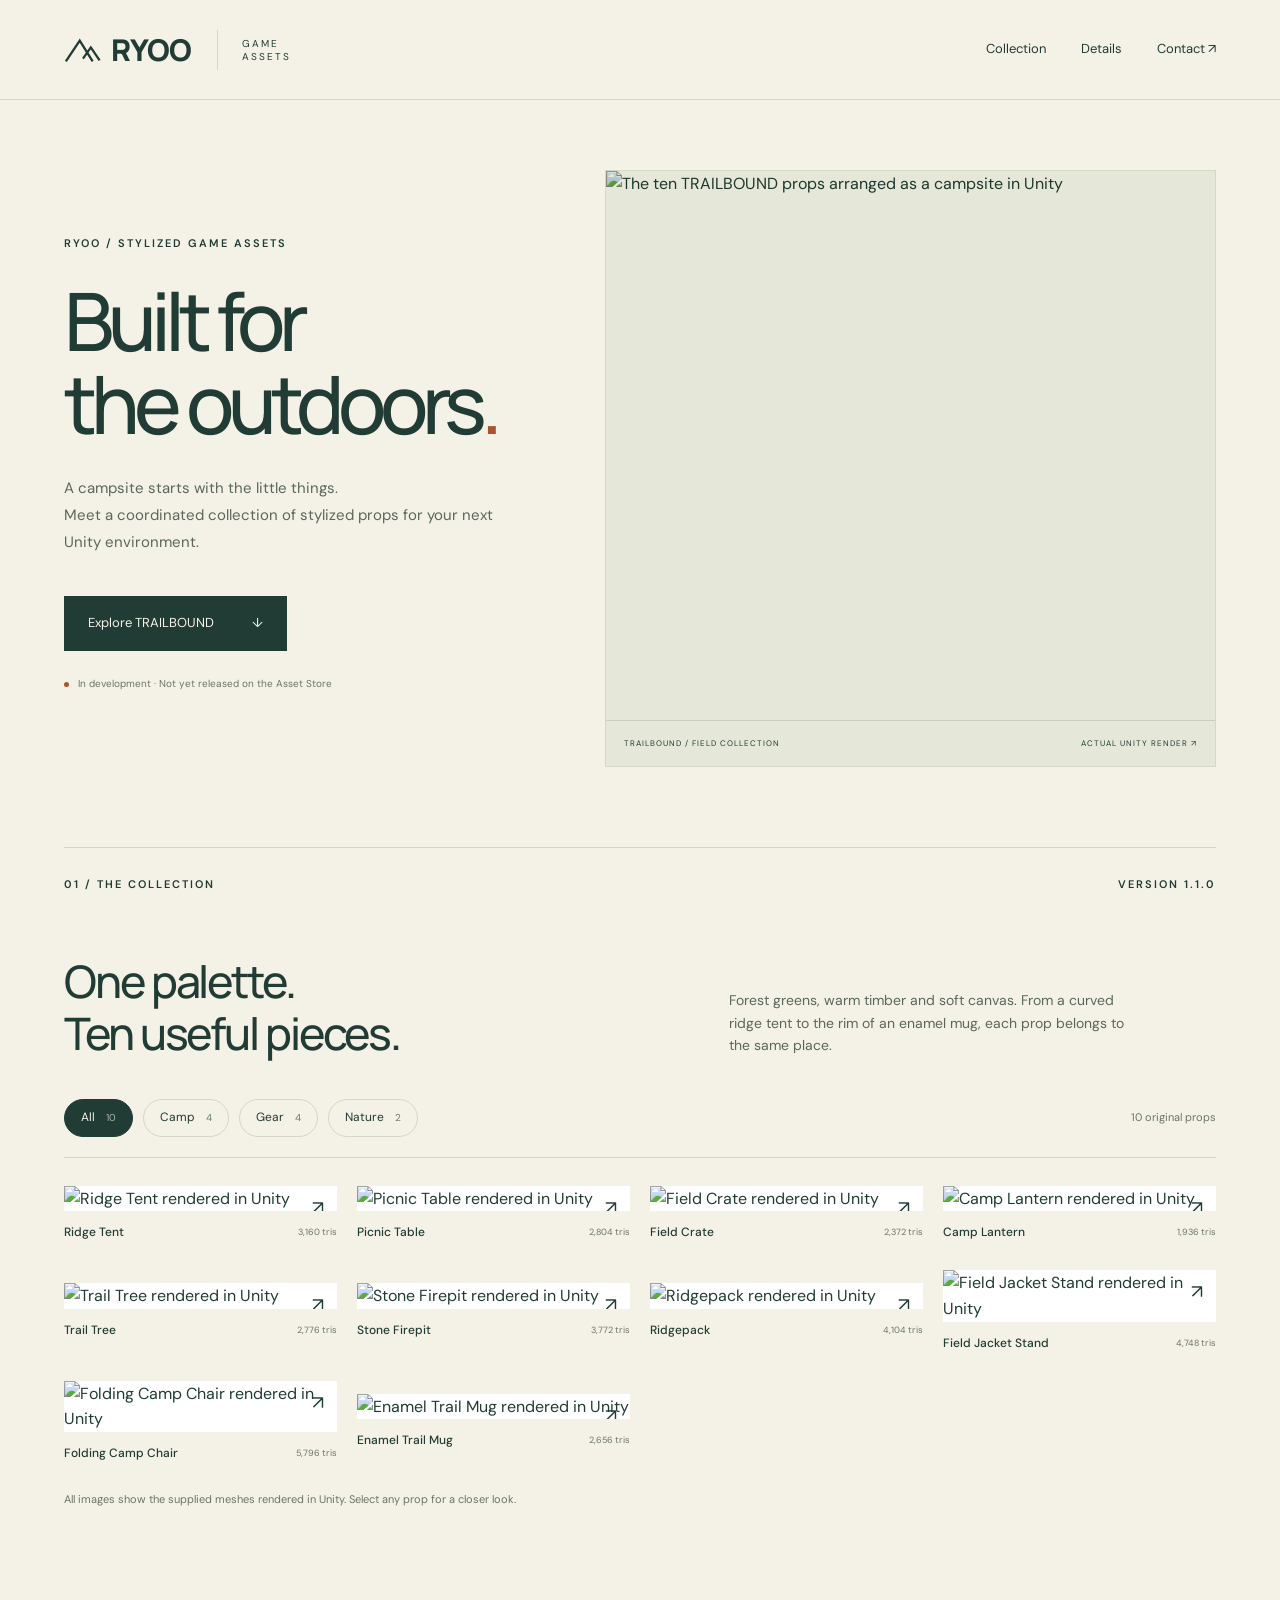
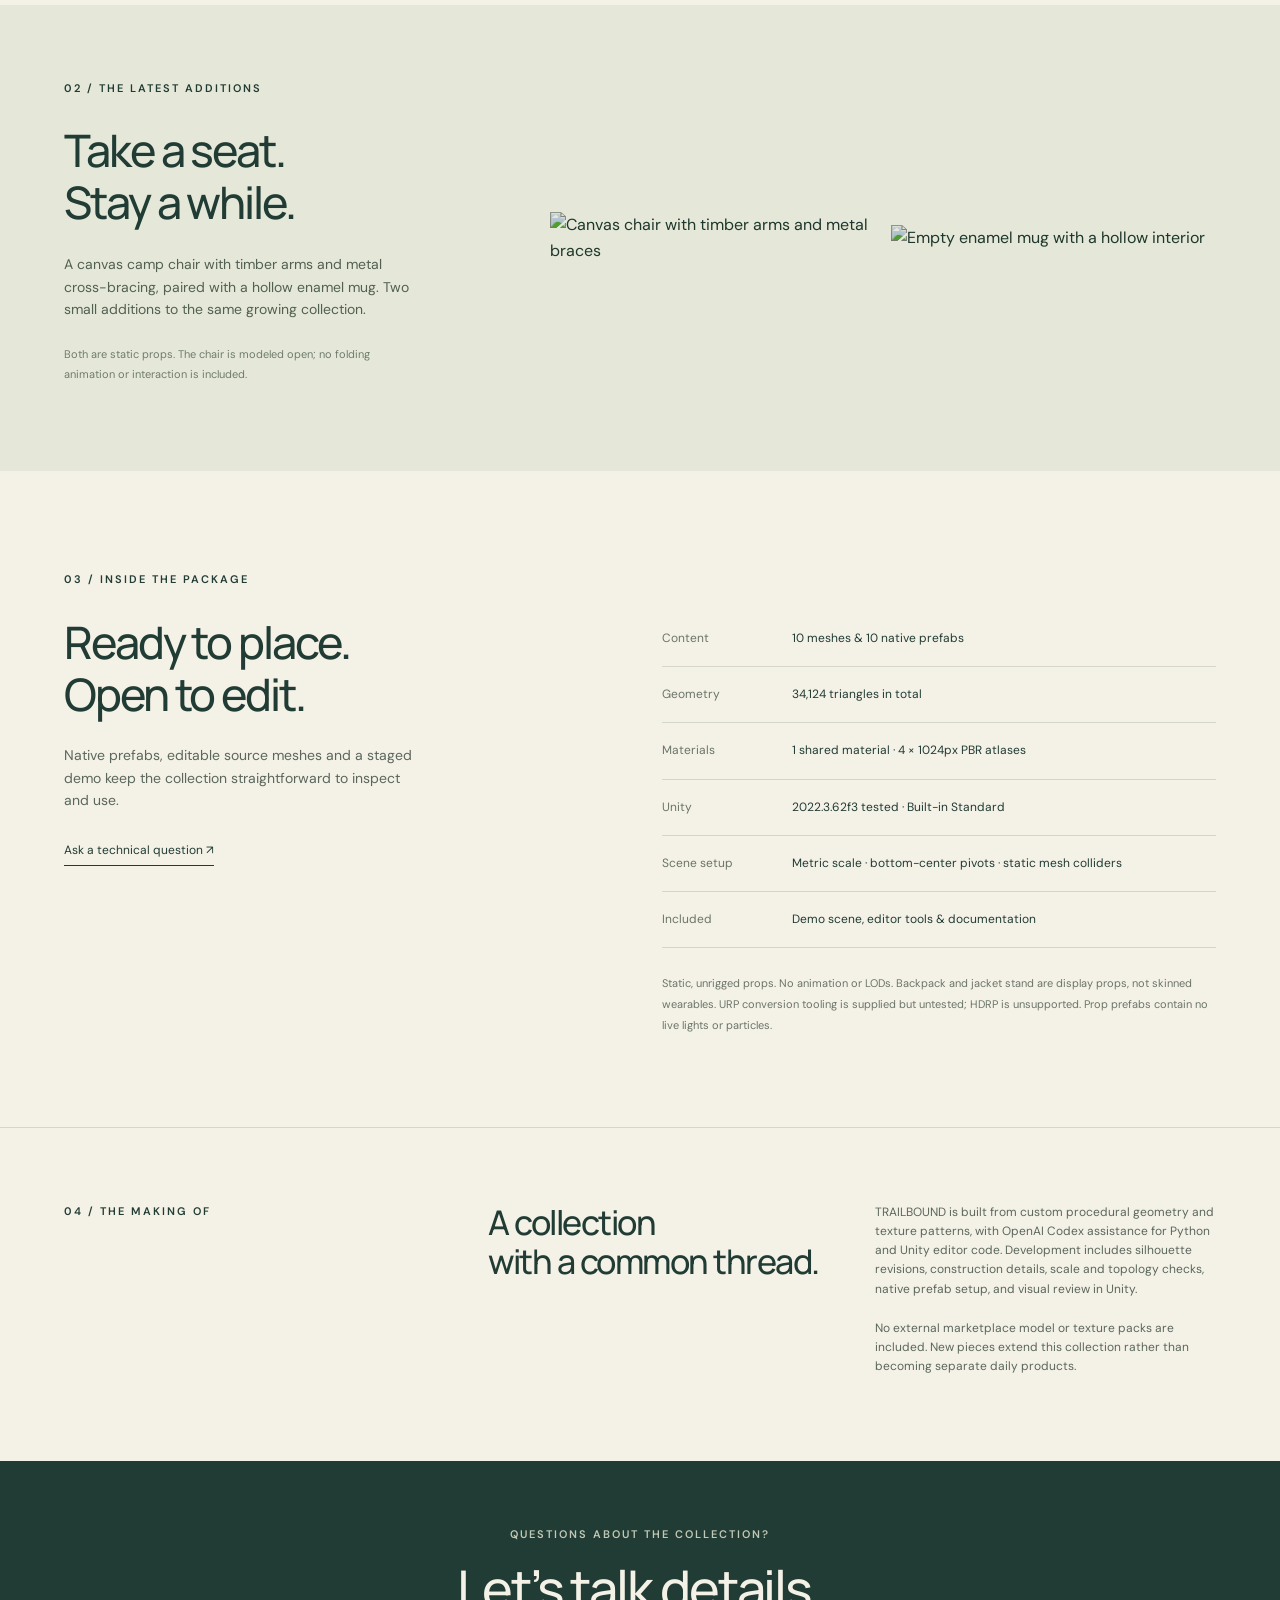
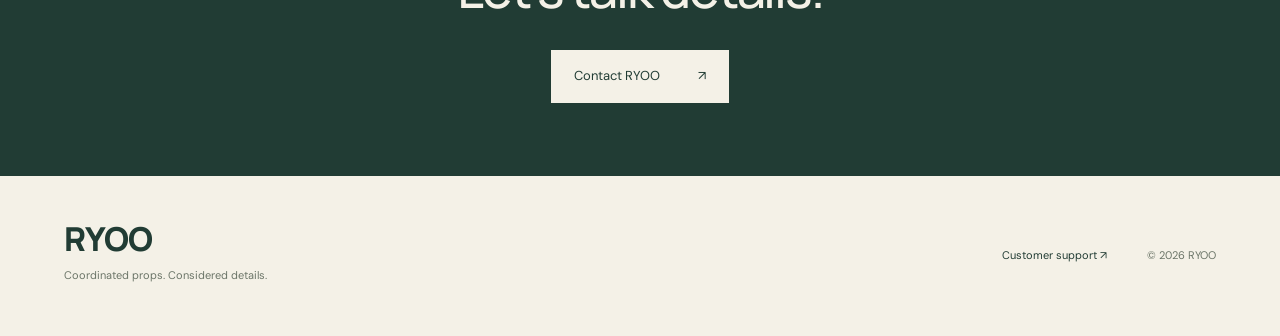
==== index.html @ 217809f2 "Publish RYOO portfolio pages" ====
<!doctype html><html lang="en"><head><meta charset="utf-8"><meta name="viewport" content="width=device-width,initial-scale=1"><meta name="description" content="RYOO creates coordinated stylized Unity props. Explore TRAILBOUND, a ten-piece campsite collection with native prefabs and actual Unity previews."><meta name="theme-color" content="#203d35"><link rel="icon" href="/favicon.svg"><link rel="stylesheet" href="/style.css"><title>RYOO — Stylized Game Assets</title></head><body><a class="skip" href="#main">Skip to content</a><header class="nav"><a class="brand" href="/" aria-label="RYOO home"><svg viewBox="0 0 80 65" aria-hidden="true"><path d="M4 57 34 12 62 57M41 51 58 27 77 55"/></svg>RYOO<span>GAME ASSETS</span></a><nav aria-label="Main navigation"><a href="/#collection">Collection</a><a href="/#details">Details</a><a href="/contact/">Contact <span aria-hidden="true">↗</span></a></nav></header><main id="main"><section class="hero"><div class="hero-copy"><p class="eyebrow">RYOO / STYLIZED GAME ASSETS</p><h1>Built for<br>the outdoors<span>.</span></h1><p class="lede">A campsite starts with the little things.<br>Meet a coordinated collection of stylized props for your next Unity environment.</p><a class="button" href="#collection">Explore TRAILBOUND <span aria-hidden="true">↓</span></a><p class="release-note"><span class="dot"></span> In development · Not yet released on the Asset Store</p></div><figure class="hero-image"><img src="assets/campsite.webp" alt="The ten TRAILBOUND props arranged as a campsite in Unity"><figcaption><span>TRAILBOUND / FIELD COLLECTION</span><span>ACTUAL UNITY RENDER ↗</span></figcaption></figure></section>
<section id="collection" class="collection section"><div class="section-top"><p class="eyebrow">01 / THE COLLECTION</p><p class="mono">VERSION 1.1.0</p></div><div class="collection-title"><h2>One palette.<br>Ten useful pieces.</h2><p>Forest greens, warm timber and soft canvas. From a curved ridge tent to the rim of an enamel mug, each prop belongs to the same place.</p></div><div class="filters" role="group" aria-label="Filter props"><button class="active" data-filter="All" aria-pressed="true">All <small>10</small></button><button data-filter="Camp" aria-pressed="false">Camp <small>4</small></button><button data-filter="Gear" aria-pressed="false">Gear <small>4</small></button><button data-filter="Nature" aria-pressed="false">Nature <small>2</small></button><span id="result-count" aria-live="polite">10 original props</span></div><div class="prop-grid"><button class="prop" data-group="Camp" data-name="Ridge Tent" data-image="assets/TB_01_Ridge_Tent.webp" aria-label="View Ridge Tent"><div class="prop-image"><img loading="lazy" src="assets/TB_01_Ridge_Tent.webp" alt="Ridge Tent rendered in Unity"><span aria-hidden="true">↗</span></div><div class="prop-name"><h3>Ridge Tent</h3><span>3,160 tris</span></div></button>
<button class="prop" data-group="Camp" data-name="Picnic Table" data-image="assets/TB_02_Picnic_Table.webp" aria-label="View Picnic Table"><div class="prop-image"><img loading="lazy" src="assets/TB_02_Picnic_Table.webp" alt="Picnic Table rendered in Unity"><span aria-hidden="true">↗</span></div><div class="prop-name"><h3>Picnic Table</h3><span>2,804 tris</span></div></button>
<button class="prop" data-group="Camp" data-name="Field Crate" data-image="assets/TB_03_Field_Crate.webp" aria-label="View Field Crate"><div class="prop-image"><img loading="lazy" src="assets/TB_03_Field_Crate.webp" alt="Field Crate rendered in Unity"><span aria-hidden="true">↗</span></div><div class="prop-name"><h3>Field Crate</h3><span>2,372 tris</span></div></button>
<button class="prop" data-group="Gear" data-name="Camp Lantern" data-image="assets/TB_04_Camp_Lantern.webp" aria-label="View Camp Lantern"><div class="prop-image"><img loading="lazy" src="assets/TB_04_Camp_Lantern.webp" alt="Camp Lantern rendered in Unity"><span aria-hidden="true">↗</span></div><div class="prop-name"><h3>Camp Lantern</h3><span>1,936 tris</span></div></button>
<button class="prop" data-group="Nature" data-name="Trail Tree" data-image="assets/TB_05_Trail_Tree.webp" aria-label="View Trail Tree"><div class="prop-image"><img loading="lazy" src="assets/TB_05_Trail_Tree.webp" alt="Trail Tree rendered in Unity"><span aria-hidden="true">↗</span></div><div class="prop-name"><h3>Trail Tree</h3><span>2,776 tris</span></div></button>
<button class="prop" data-group="Nature" data-name="Stone Firepit" data-image="assets/TB_06_Stone_Firepit.webp" aria-label="View Stone Firepit"><div class="prop-image"><img loading="lazy" src="assets/TB_06_Stone_Firepit.webp" alt="Stone Firepit rendered in Unity"><span aria-hidden="true">↗</span></div><div class="prop-name"><h3>Stone Firepit</h3><span>3,772 tris</span></div></button>
<button class="prop" data-group="Gear" data-name="Ridgepack" data-image="assets/TB_07_Ridgepack.webp" aria-label="View Ridgepack"><div class="prop-image"><img loading="lazy" src="assets/TB_07_Ridgepack.webp" alt="Ridgepack rendered in Unity"><span aria-hidden="true">↗</span></div><div class="prop-name"><h3>Ridgepack</h3><span>4,104 tris</span></div></button>
<button class="prop" data-group="Gear" data-name="Field Jacket Stand" data-image="assets/TB_08_Field_Jacket_Stand.webp" aria-label="View Field Jacket Stand"><div class="prop-image"><img loading="lazy" src="assets/TB_08_Field_Jacket_Stand.webp" alt="Field Jacket Stand rendered in Unity"><span aria-hidden="true">↗</span></div><div class="prop-name"><h3>Field Jacket Stand</h3><span>4,748 tris</span></div></button>
<button class="prop" data-group="Camp" data-name="Folding Camp Chair" data-image="assets/TB_09_Folding_Camp_Chair.webp" aria-label="View Folding Camp Chair"><div class="prop-image"><img loading="lazy" src="assets/TB_09_Folding_Camp_Chair.webp" alt="Folding Camp Chair rendered in Unity"><span aria-hidden="true">↗</span></div><div class="prop-name"><h3>Folding Camp Chair</h3><span>5,796 tris</span></div></button>
<button class="prop" data-group="Gear" data-name="Enamel Trail Mug" data-image="assets/TB_10_Enamel_Trail_Mug.webp" aria-label="View Enamel Trail Mug"><div class="prop-image"><img loading="lazy" src="assets/TB_10_Enamel_Trail_Mug.webp" alt="Enamel Trail Mug rendered in Unity"><span aria-hidden="true">↗</span></div><div class="prop-name"><h3>Enamel Trail Mug</h3><span>2,656 tris</span></div></button></div><p class="gallery-note">All images show the supplied meshes rendered in Unity. Select any prop for a closer look.</p></section>
<section class="addition section"><div class="addition-copy"><p class="eyebrow">02 / THE LATEST ADDITIONS</p><h2>Take a seat.<br>Stay a while.</h2><p>A canvas camp chair with timber arms and metal cross-bracing, paired with a hollow enamel mug. Two small additions to the same growing collection.</p><p class="detail-note">Both are static props. The chair is modeled open; no folding animation or interaction is included.</p></div><div class="addition-images"><img loading="lazy" src="assets/TB_09_Folding_Camp_Chair.webp" alt="Canvas chair with timber arms and metal braces"><img loading="lazy" src="assets/TB_10_Enamel_Trail_Mug.webp" alt="Empty enamel mug with a hollow interior"></div></section>
<section id="details" class="details section"><div><p class="eyebrow">03 / INSIDE THE PACKAGE</p><h2>Ready to place.<br>Open to edit.</h2><p>Native prefabs, editable source meshes and a staged demo keep the collection straightforward to inspect and use.</p><a class="text-link" href="/contact/">Ask a technical question ↗</a></div><dl><div><dt>Content</dt><dd>10 meshes & 10 native prefabs</dd></div><div><dt>Geometry</dt><dd>34,124 triangles in total</dd></div><div><dt>Materials</dt><dd>1 shared material · 4 × 1024px PBR atlases</dd></div><div><dt>Unity</dt><dd>2022.3.62f3 tested · Built-in Standard</dd></div><div><dt>Scene setup</dt><dd>Metric scale · bottom-center pivots · static mesh colliders</dd></div><div><dt>Included</dt><dd>Demo scene, editor tools & documentation</dd></div></dl><p class="technical-note">Static, unrigged props. No animation or LODs. Backpack and jacket stand are display props, not skinned wearables. URP conversion tooling is supplied but untested; HDRP is unsupported. Prop prefabs contain no live lights or particles.</p></section>
<section class="about section"><p class="eyebrow">04 / THE MAKING OF</p><div><h2>A collection<br>with a common thread.</h2><p>TRAILBOUND is built from custom procedural geometry and texture patterns, with OpenAI Codex assistance for Python and Unity editor code. Development includes silhouette revisions, construction details, scale and topology checks, native prefab setup, and visual review in Unity.</p><p>No external marketplace model or texture packs are included. New pieces extend this collection rather than becoming separate daily products.</p></div></section>
<section class="contact-strip section"><p class="eyebrow">QUESTIONS ABOUT THE COLLECTION?</p><h2>Let’s talk details.</h2><a class="button light" href="/contact/">Contact RYOO <span aria-hidden="true">↗</span></a></section></main><footer><a class="footer-brand" href="/">RYOO</a><p>Coordinated props. Considered details.</p><div><a href="/contact/">Customer support ↗</a><span>© 2026 RYOO</span></div></footer><dialog id="prop-viewer" aria-labelledby="viewer-title"><button class="viewer-close" aria-label="Close image">✕</button><img id="viewer-image" alt=""><h2 id="viewer-title"></h2><p>Actual Unity engine render · TRAILBOUND 1.1.0</p></dialog><script src="/app.js" defer></script></body></html>
---- style.css ----
@import url('https://fonts.googleapis.com/css2?family=DM+Sans:wght@400;500;600;700&family=Manrope:wght@400;500;600;700;800&display=swap');
:root{--paper:#f4f1e7;--ink:#213c34;--muted:#6b7568;--line:#d4d7c7;--accent:#ad542f;--soft:#e5e8d8}*{box-sizing:border-box}html{scroll-behavior:smooth;scroll-padding-top:28px}body{margin:0;background:var(--paper);color:var(--ink);font:16px/1.6 'DM Sans',Arial,sans-serif}a{color:inherit;text-decoration:none}button{font:inherit;cursor:pointer;color:inherit}a:focus-visible,button:focus-visible{outline:3px solid var(--accent);outline-offset:5px}img{display:block;width:100%}button[hidden]{display:none!important}.skip{position:fixed;top:-70px;left:20px;background:var(--ink);color:white;padding:12px;z-index:20}.skip:focus{top:12px}.nav{max-width:1500px;margin:auto;padding:29px 5%;display:flex;align-items:center;justify-content:space-between;border-bottom:1px solid var(--line)}.brand{display:flex;align-items:center;font:800 30px 'Manrope',Arial,sans-serif;letter-spacing:-1px;gap:10px}.brand svg{width:37px;height:36px;fill:none;stroke:currentColor;stroke-width:5}.brand span{font:10px/1.3 'DM Sans',Arial,sans-serif;letter-spacing:2px;margin-left:16px;border-left:1px solid var(--line);padding:7px 0 7px 24px;max-width:70px}.nav nav{display:flex;gap:35px;font-size:13px}.nav nav a:hover,.text-link:hover{text-decoration:underline;text-underline-offset:6px}.hero{max-width:1500px;display:grid;grid-template-columns:.94fr 1.16fr;min-height:690px;margin:auto;padding:70px 5% 75px;gap:45px;align-items:center}.eyebrow,.mono{font-size:11px;letter-spacing:2px;font-weight:600}.eyebrow{margin:0 0 27px}.hero h1,.contact-page h1{font:500 clamp(64px,6.3vw,100px)/1.03 'Manrope',Arial,sans-serif;letter-spacing:-6px;margin:0 0 30px}.hero h1 span,.contact-page h1 span{color:var(--accent)}.lede{color:#5b675c;line-height:1.8;font-size:15px;max-width:440px}.button{display:inline-flex;justify-content:space-between;gap:38px;padding:16px 23px;background:var(--ink);color:var(--paper);font-size:13px;margin-top:25px;border:1px solid var(--ink)}.button:hover{background:#355448}.release-note{font-size:10px;color:var(--muted);margin-top:25px}.dot{display:inline-block;width:5px;height:5px;border-radius:50%;background:var(--accent);vertical-align:middle;margin-right:6px}.hero-image{margin:0;background:var(--soft);border:1px solid #d4d8c6;padding:0;position:relative;align-self:stretch;display:flex;flex-direction:column;justify-content:center}.hero-image img{aspect-ratio:1.11;object-fit:cover;mix-blend-mode:multiply}.hero-image figcaption{display:flex;justify-content:space-between;font-size:8px;letter-spacing:1px;padding:16px 18px;border-top:1px solid #c9cdb9;margin-top:auto}.section{padding:75px 5%;max-width:1500px;margin:auto}.section-top{display:flex;justify-content:space-between;border-top:1px solid var(--line);padding-top:28px}.collection{padding-top:5px}.collection-title{display:grid;grid-template-columns:1.2fr 1fr;gap:80px;align-items:end;margin:35px 0 40px}h2{font:500 clamp(32px,3.5vw,52px)/1.16 'Manrope',Arial,sans-serif;letter-spacing:-2.1px;margin:0}p{margin-top:0}.collection-title>p{font-size:14px;color:#5b675c;max-width:400px;margin-bottom:3px}.filters{display:flex;align-items:center;gap:10px;border-bottom:1px solid var(--line);padding-bottom:20px;margin-bottom:28px}.filters button{padding:8px 16px;border:1px solid var(--line);background:transparent;font-size:12px;border-radius:30px}.filters small{font-size:10px;margin-left:8px;opacity:.65}.filters button.active{background:var(--ink);color:var(--paper);border-color:var(--ink)}#result-count{margin-left:auto;font-size:11px;color:var(--muted)}.prop-grid{display:grid;grid-template-columns:repeat(4,1fr);gap:28px 20px}.prop{border:0;padding:0;background:transparent;text-align:left;min-width:0}.prop-image{position:relative;overflow:hidden;background:#fff}.prop-image img{transition:transform .4s}.prop:hover img{transform:scale(1.045)}.prop-image>span{position:absolute;right:13px;top:7px;font-size:19px}.prop-name{display:flex;align-items:start;justify-content:space-between;gap:7px;margin-top:12px}.prop h3{font-weight:500;font-size:12px;margin:0}.prop-name>span{font-size:9px;white-space:nowrap;color:var(--muted);padding-top:2px}.gallery-note{font-size:11px;color:var(--muted);margin-top:28px}.addition{display:grid;grid-template-columns:.75fr 1.2fr;gap:70px;background:var(--soft);margin-top:10px}.addition-copy{align-self:center}.addition-copy>p:not(.eyebrow){font-size:14px;margin-top:25px;max-width:355px;color:#526052}.detail-note{font-size:11px!important;opacity:.8;line-height:1.8}.addition-images{display:grid;grid-template-columns:1fr 1fr;gap:16px;align-items:center}.addition-images img{background:white;mix-blend-mode:multiply}.details{display:grid;grid-template-columns:1fr 1.1fr;gap:50px 95px;padding-top:100px;padding-bottom:80px}.details>div>p:not(.eyebrow){font-size:14px;max-width:350px;color:#5b675c;margin-top:25px}.text-link{font-size:12px;border-bottom:1px solid var(--ink);padding-bottom:5px;display:inline-block;margin-top:15px}dl{margin:40px 0 0}dl>div{padding:18px 0;border-bottom:1px solid var(--line);display:grid;grid-template-columns:110px 1fr;gap:20px;font-size:12px}dt{color:var(--muted)}dd{margin:0}.technical-note{grid-column:2;font-size:11px;color:var(--muted);line-height:1.9;margin-top:-25px}.about{border-top:1px solid var(--line);display:grid;grid-template-columns:1fr 2fr;gap:60px;padding-bottom:85px}.about>div{display:grid;grid-template-columns:1fr 1fr;gap:20px 45px}.about h2{grid-row:span 2;font-size:34px;letter-spacing:-1.5px}.about p:not(.eyebrow){font-size:12px;color:#5b675c;margin:0}.contact-strip{background:var(--ink);color:var(--paper);text-align:center;padding:65px 5% 72px}.contact-strip .eyebrow{color:#c2c8b6;margin-bottom:15px}.contact-strip h2{font-size:52px}.button.light{background:var(--paper);color:var(--ink);margin-top:30px}.button.light:hover{background:#e5e8d8}footer{max-width:1500px;margin:auto;padding:40px 5%;display:grid;grid-template-columns:1fr 1fr;gap:0 30px;align-items:center}.footer-brand{font:800 33px 'Manrope',Arial,sans-serif;letter-spacing:-1px}footer>p{font-size:11px;color:var(--muted);grid-column:1;margin-top:6px}footer>div{grid-column:2;grid-row:1/3;display:flex;align-items:center;justify-content:end;gap:40px;font-size:11px}footer>div>span{color:var(--muted)}dialog{width:min(720px,90vw);padding:22px;border:0;background:var(--paper);color:var(--ink);max-height:94vh;overflow:auto}dialog::backdrop{background:#132c25c9}dialog img{width:auto;max-width:100%;height:min(65vh,600px);object-fit:contain;margin:auto}dialog h2{font-size:25px;letter-spacing:-.7px;margin:18px 0 8px}dialog p{font-size:11px;color:var(--muted)}.viewer-close{position:absolute;top:15px;right:15px;border:1px solid var(--line);border-radius:50%;background:var(--paper);width:34px;height:34px}.contact-page{min-height:70vh;padding-top:95px}.contact-page h1{font-size:75px}.contact-layout{display:grid;grid-template-columns:1fr 1fr;gap:80px;margin:55px 0}.support-email{font:500 clamp(19px,2.3vw,32px) 'Manrope',Arial,sans-serif;letter-spacing:-1px;border-bottom:1px solid var(--ink);padding-bottom:10px;display:inline-block;margin:15px 0 20px}.contact-layout aside{border-left:1px solid var(--line);padding-left:45px}.contact-layout aside h2{font-size:25px;letter-spacing:-.7px;margin-bottom:20px}.contact-layout aside p{font-size:13px;color:var(--muted);max-width:400px}
@media(min-width:1500px){.hero h1{font-size:100px}}@media(max-width:1000px){.brand span{display:none}.hero{gap:25px;min-height:580px}.hero h1{font-size:70px;letter-spacing:-4px}.hero-image figcaption{font-size:7px}.prop-grid{grid-template-columns:repeat(3,1fr)}.prop-name{display:block}.prop h3{font-size:13px}.addition{gap:25px}.details{gap:30px}.about{grid-template-columns:1fr 3fr;gap:25px}.contact-layout{gap:35px}}@media(max-width:700px){.nav{padding:21px 6%}.brand{font-size:25px;gap:6px}.brand svg{width:31px}.nav nav{gap:19px;font-size:11px}.nav nav a:nth-child(2){display:none}.hero{display:block;padding:45px 6% 50px}.hero h1{font-size:68px;letter-spacing:-4px}.hero .eyebrow{font-size:9px;margin-bottom:24px}.hero .lede{font-size:14px}.hero-image{margin-top:35px}.hero-image img{aspect-ratio:1.2}.hero-image figcaption{font-size:7px}.section{padding:50px 6%}.section-top{padding-top:20px}.section-top .eyebrow,.mono{font-size:9px}.collection{padding-top:0}.collection-title{display:block;margin:15px 0 30px}.collection-title h2{font-size:39px}.collection-title>p{margin-top:22px;max-width:350px;font-size:13px}.filters{gap:7px;flex-wrap:wrap}.filters button{padding:7px 11px;font-size:10px}.filters small{margin-left:3px}#result-count{font-size:9px}.prop-grid{grid-template-columns:repeat(2,minmax(0,1fr));gap:24px 13px}.prop h3{font-size:11px}.prop-name>span{font-size:9px}.addition{display:block}.addition h2{font-size:42px}.addition-copy>p:not(.eyebrow){max-width:100%}.addition-images{margin-top:25px}.details{display:block;padding-top:55px}.details h2{font-size:39px}dl{margin-top:30px}dl>div{grid-template-columns:90px 1fr;font-size:11px;gap:10px}.technical-note{margin-top:25px}.about{display:block}.about>div{display:block}.about h2{font-size:35px;margin-bottom:25px}.about p:not(.eyebrow){margin-top:16px;line-height:1.9}.contact-strip h2{font-size:38px}.contact-strip .eyebrow{font-size:9px}footer{display:block;padding:30px 6%}footer>div{justify-content:space-between;margin-top:28px;gap:15px}.contact-page{padding-top:55px}.contact-page h1{font-size:51px;letter-spacing:-3px}.contact-layout{display:block;margin-top:35px}.contact-layout aside{border-left:0;border-top:1px solid var(--line);padding:30px 0 0;margin-top:35px}.support-email{font-size:23px}}@media(prefers-reduced-motion:reduce){html{scroll-behavior:auto}.prop-image img{transition:none}}
.hero-image img{object-fit:contain}
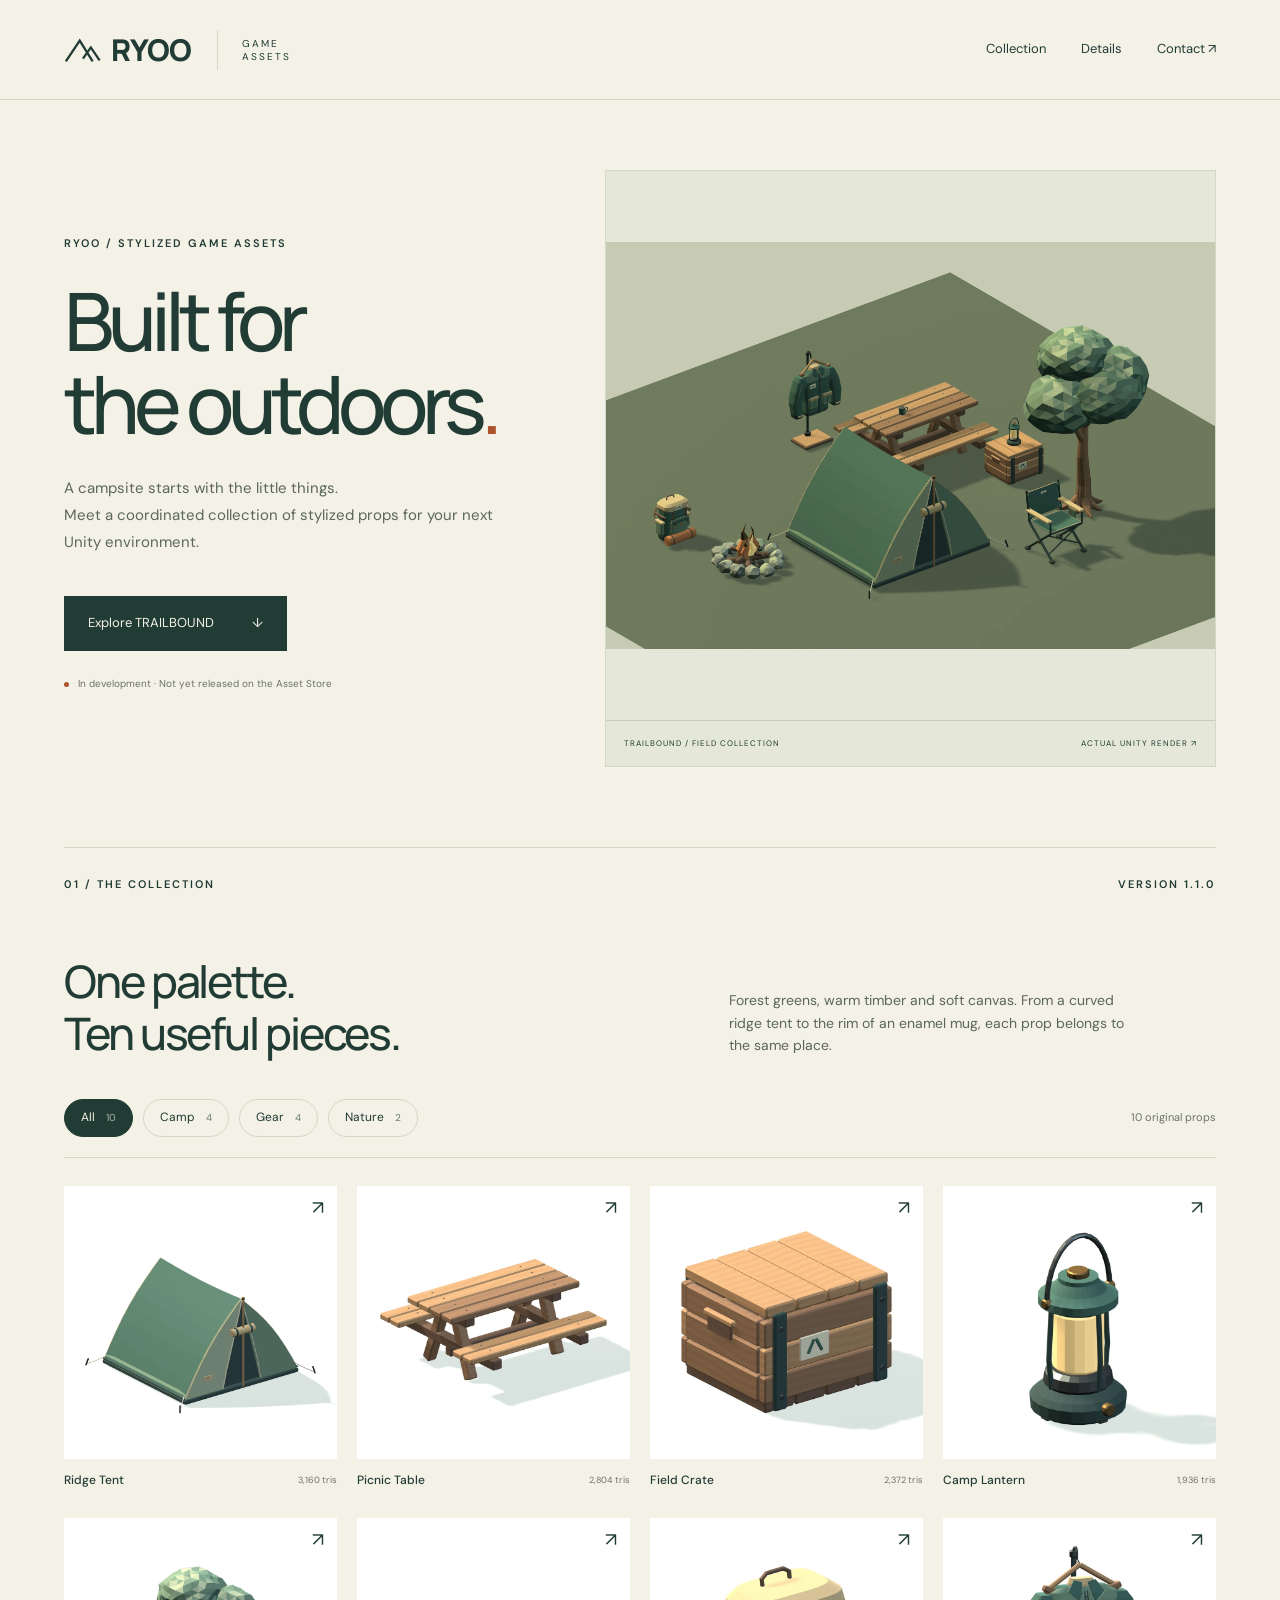
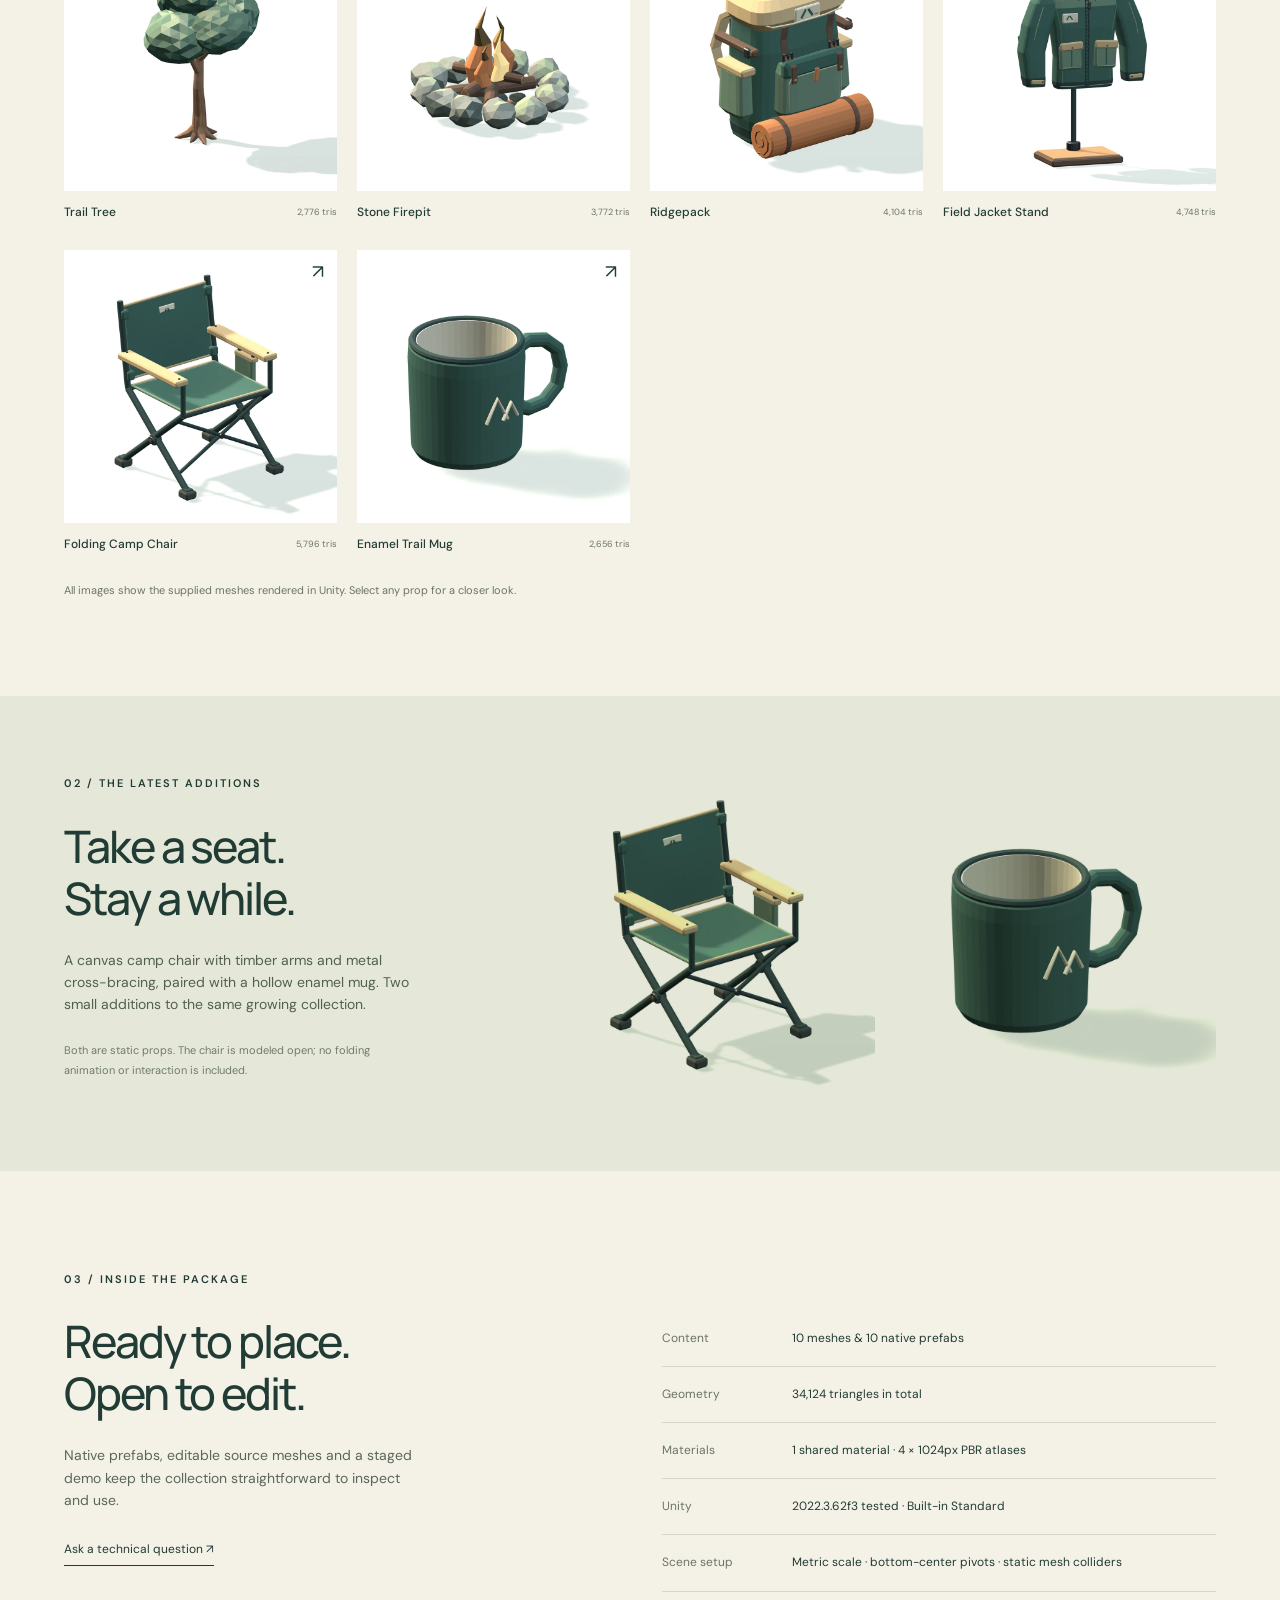
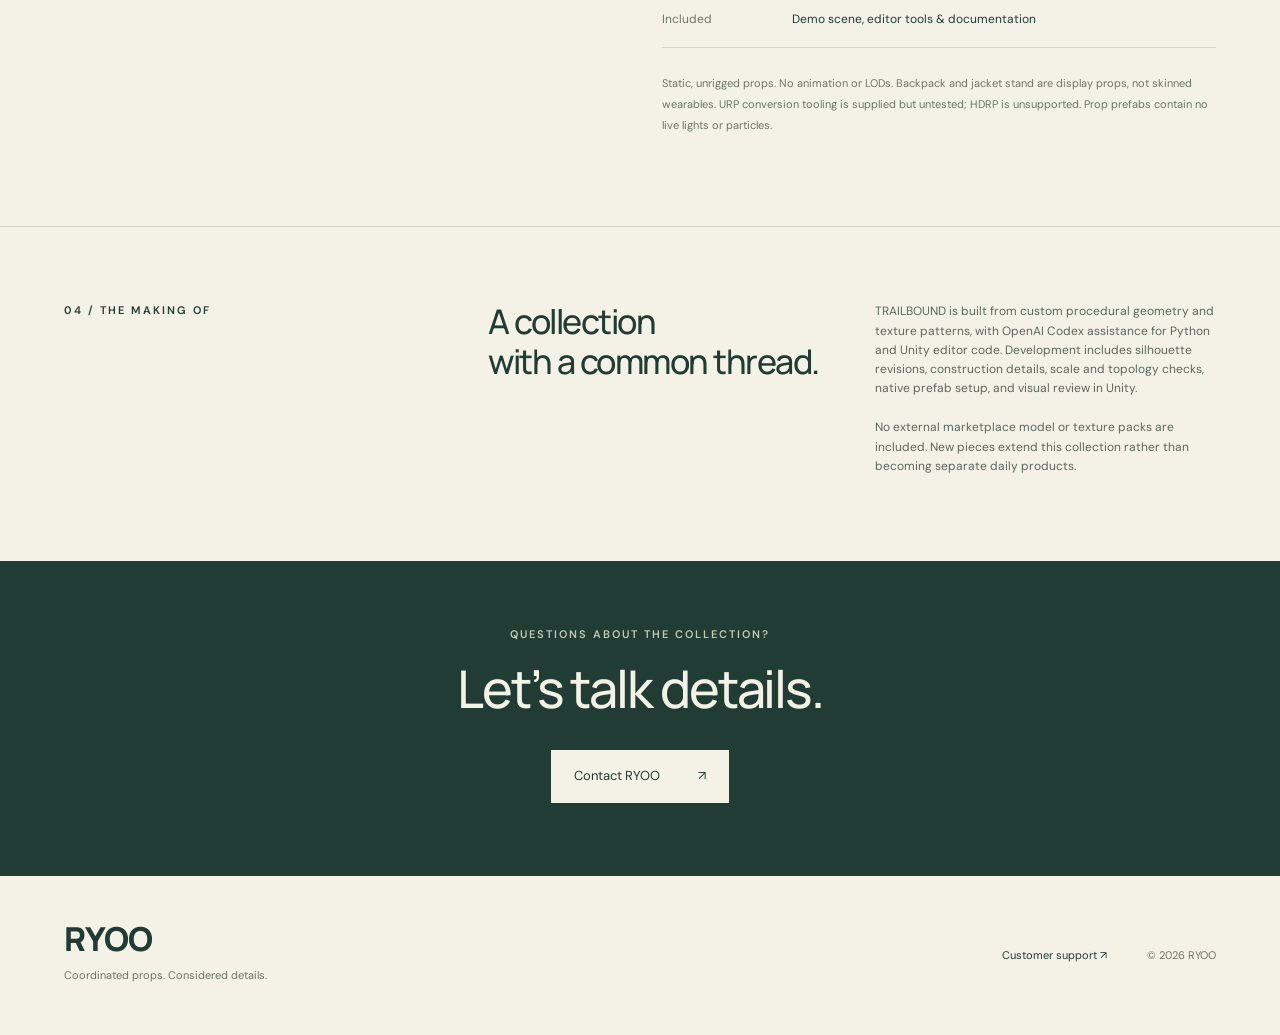
==== commit edc46b4f: "Embed actual Unity previews for a self-contained portfolio" ====
--- a/index.html
+++ b/index.html
@@ -1,15 +1,15 @@
-<!doctype html><html lang="en"><head><meta charset="utf-8"><meta name="viewport" content="width=device-width,initial-scale=1"><meta name="description" content="RYOO creates coordinated stylized Unity props. Explore TRAILBOUND, a ten-piece campsite collection with native prefabs and actual Unity previews."><meta name="theme-color" content="#203d35"><link rel="icon" href="/favicon.svg"><link rel="stylesheet" href="/style.css"><title>RYOO — Stylized Game Assets</title></head><body><a class="skip" href="#main">Skip to content</a><header class="nav"><a class="brand" href="/" aria-label="RYOO home"><svg viewBox="0 0 80 65" aria-hidden="true"><path d="M4 57 34 12 62 57M41 51 58 27 77 55"/></svg>RYOO<span>GAME ASSETS</span></a><nav aria-label="Main navigation"><a href="/#collection">Collection</a><a href="/#details">Details</a><a href="/contact/">Contact <span aria-hidden="true">↗</span></a></nav></header><main id="main"><section class="hero"><div class="hero-copy"><p class="eyebrow">RYOO / STYLIZED GAME ASSETS</p><h1>Built for<br>the outdoors<span>.</span></h1><p class="lede">A campsite starts with the little things.<br>Meet a coordinated collection of stylized props for your next Unity environment.</p><a class="button" href="#collection">Explore TRAILBOUND <span aria-hidden="true">↓</span></a><p class="release-note"><span class="dot"></span> In development · Not yet released on the Asset Store</p></div><figure class="hero-image"><img src="assets/campsite.webp" alt="The ten TRAILBOUND props arranged as a campsite in Unity"><figcaption><span>TRAILBOUND / FIELD COLLECTION</span><span>ACTUAL UNITY RENDER ↗</span></figcaption></figure></section>
-<section id="collection" class="collection section"><div class="section-top"><p class="eyebrow">01 / THE COLLECTION</p><p class="mono">VERSION 1.1.0</p></div><div class="collection-title"><h2>One palette.<br>Ten useful pieces.</h2><p>Forest greens, warm timber and soft canvas. From a curved ridge tent to the rim of an enamel mug, each prop belongs to the same place.</p></div><div class="filters" role="group" aria-label="Filter props"><button class="active" data-filter="All" aria-pressed="true">All <small>10</small></button><button data-filter="Camp" aria-pressed="false">Camp <small>4</small></button><button data-filter="Gear" aria-pressed="false">Gear <small>4</small></button><button data-filter="Nature" aria-pressed="false">Nature <small>2</small></button><span id="result-count" aria-live="polite">10 original props</span></div><div class="prop-grid"><button class="prop" data-group="Camp" data-name="Ridge Tent" data-image="assets/TB_01_Ridge_Tent.webp" aria-label="View Ridge Tent"><div class="prop-image"><img loading="lazy" src="assets/TB_01_Ridge_Tent.webp" alt="Ridge Tent rendered in Unity"><span aria-hidden="true">↗</span></div><div class="prop-name"><h3>Ridge Tent</h3><span>3,160 tris</span></div></button>
-<button class="prop" data-group="Camp" data-name="Picnic Table" data-image="assets/TB_02_Picnic_Table.webp" aria-label="View Picnic Table"><div class="prop-image"><img loading="lazy" src="assets/TB_02_Picnic_Table.webp" alt="Picnic Table rendered in Unity"><span aria-hidden="true">↗</span></div><div class="prop-name"><h3>Picnic Table</h3><span>2,804 tris</span></div></button>
-<button class="prop" data-group="Camp" data-name="Field Crate" data-image="assets/TB_03_Field_Crate.webp" aria-label="View Field Crate"><div class="prop-image"><img loading="lazy" src="assets/TB_03_Field_Crate.webp" alt="Field Crate rendered in Unity"><span aria-hidden="true">↗</span></div><div class="prop-name"><h3>Field Crate</h3><span>2,372 tris</span></div></button>
-<button class="prop" data-group="Gear" data-name="Camp Lantern" data-image="assets/TB_04_Camp_Lantern.webp" aria-label="View Camp Lantern"><div class="prop-image"><img loading="lazy" src="assets/TB_04_Camp_Lantern.webp" alt="Camp Lantern rendered in Unity"><span aria-hidden="true">↗</span></div><div class="prop-name"><h3>Camp Lantern</h3><span>1,936 tris</span></div></button>
-<button class="prop" data-group="Nature" data-name="Trail Tree" data-image="assets/TB_05_Trail_Tree.webp" aria-label="View Trail Tree"><div class="prop-image"><img loading="lazy" src="assets/TB_05_Trail_Tree.webp" alt="Trail Tree rendered in Unity"><span aria-hidden="true">↗</span></div><div class="prop-name"><h3>Trail Tree</h3><span>2,776 tris</span></div></button>
-<button class="prop" data-group="Nature" data-name="Stone Firepit" data-image="assets/TB_06_Stone_Firepit.webp" aria-label="View Stone Firepit"><div class="prop-image"><img loading="lazy" src="assets/TB_06_Stone_Firepit.webp" alt="Stone Firepit rendered in Unity"><span aria-hidden="true">↗</span></div><div class="prop-name"><h3>Stone Firepit</h3><span>3,772 tris</span></div></button>
-<button class="prop" data-group="Gear" data-name="Ridgepack" data-image="assets/TB_07_Ridgepack.webp" aria-label="View Ridgepack"><div class="prop-image"><img loading="lazy" src="assets/TB_07_Ridgepack.webp" alt="Ridgepack rendered in Unity"><span aria-hidden="true">↗</span></div><div class="prop-name"><h3>Ridgepack</h3><span>4,104 tris</span></div></button>
-<button class="prop" data-group="Gear" data-name="Field Jacket Stand" data-image="assets/TB_08_Field_Jacket_Stand.webp" aria-label="View Field Jacket Stand"><div class="prop-image"><img loading="lazy" src="assets/TB_08_Field_Jacket_Stand.webp" alt="Field Jacket Stand rendered in Unity"><span aria-hidden="true">↗</span></div><div class="prop-name"><h3>Field Jacket Stand</h3><span>4,748 tris</span></div></button>
-<button class="prop" data-group="Camp" data-name="Folding Camp Chair" data-image="assets/TB_09_Folding_Camp_Chair.webp" aria-label="View Folding Camp Chair"><div class="prop-image"><img loading="lazy" src="assets/TB_09_Folding_Camp_Chair.webp" alt="Folding Camp Chair rendered in Unity"><span aria-hidden="true">↗</span></div><div class="prop-name"><h3>Folding Camp Chair</h3><span>5,796 tris</span></div></button>
-<button class="prop" data-group="Gear" data-name="Enamel Trail Mug" data-image="assets/TB_10_Enamel_Trail_Mug.webp" aria-label="View Enamel Trail Mug"><div class="prop-image"><img loading="lazy" src="assets/TB_10_Enamel_Trail_Mug.webp" alt="Enamel Trail Mug rendered in Unity"><span aria-hidden="true">↗</span></div><div class="prop-name"><h3>Enamel Trail Mug</h3><span>2,656 tris</span></div></button></div><p class="gallery-note">All images show the supplied meshes rendered in Unity. Select any prop for a closer look.</p></section>
-<section class="addition section"><div class="addition-copy"><p class="eyebrow">02 / THE LATEST ADDITIONS</p><h2>Take a seat.<br>Stay a while.</h2><p>A canvas camp chair with timber arms and metal cross-bracing, paired with a hollow enamel mug. Two small additions to the same growing collection.</p><p class="detail-note">Both are static props. The chair is modeled open; no folding animation or interaction is included.</p></div><div class="addition-images"><img loading="lazy" src="assets/TB_09_Folding_Camp_Chair.webp" alt="Canvas chair with timber arms and metal braces"><img loading="lazy" src="assets/TB_10_Enamel_Trail_Mug.webp" alt="Empty enamel mug with a hollow interior"></div></section>
+<!doctype html><html lang="en"><head><meta charset="utf-8"><meta name="viewport" content="width=device-width,initial-scale=1"><meta name="description" content="RYOO creates coordinated stylized Unity props. Explore TRAILBOUND, a ten-piece campsite collection with native prefabs and actual Unity previews."><meta name="theme-color" content="#203d35"><link rel="icon" href="/favicon.svg"><link rel="stylesheet" href="/style.css"><title>RYOO — Stylized Game Assets</title></head><body><a class="skip" href="#main">Skip to content</a><header class="nav"><a class="brand" href="/" aria-label="RYOO home"><svg viewBox="0 0 80 65" aria-hidden="true"><path d="M4 57 34 12 62 57M41 51 58 27 77 55"/></svg>RYOO<span>GAME ASSETS</span></a><nav aria-label="Main navigation"><a href="/#collection">Collection</a><a href="/#details">Details</a><a href="/contact/">Contact <span aria-hidden="true">↗</span></a></nav></header><main id="main"><section class="hero"><div class="hero-copy"><p class="eyebrow">RYOO / STYLIZED GAME ASSETS</p><h1>Built for<br>the outdoors<span>.</span></h1><p class="lede">A campsite starts with the little things.<br>Meet a coordinated collection of stylized props for your next Unity environment.</p><a class="button" href="#collection">Explore TRAILBOUND <span aria-hidden="true">↓</span></a><p class="release-note"><span class="dot"></span> In development · Not yet released on the Asset Store</p></div><figure class="hero-image"><img src="[data-uri]" alt="The ten TRAILBOUND props arranged as a campsite in Unity"><figcaption><span>TRAILBOUND / FIELD COLLECTION</span><span>ACTUAL UNITY RENDER ↗</span></figcaption></figure></section>
+<section id="collection" class="collection section"><div class="section-top"><p class="eyebrow">01 / THE COLLECTION</p><p class="mono">VERSION 1.1.0</p></div><div class="collection-title"><h2>One palette.<br>Ten useful pieces.</h2><p>Forest greens, warm timber and soft canvas. From a curved ridge tent to the rim of an enamel mug, each prop belongs to the same place.</p></div><div class="filters" role="group" aria-label="Filter props"><button class="active" data-filter="All" aria-pressed="true">All <small>10</small></button><button data-filter="Camp" aria-pressed="false">Camp <small>4</small></button><button data-filter="Gear" aria-pressed="false">Gear <small>4</small></button><button data-filter="Nature" aria-pressed="false">Nature <small>2</small></button><span id="result-count" aria-live="polite">10 original props</span></div><div class="prop-grid"><button class="prop" data-group="Camp" data-name="Ridge Tent" data-image="[data-uri]" aria-label="View Ridge Tent"><div class="prop-image"><img loading="lazy" src="[data-uri]" alt="Ridge Tent rendered in Unity"><span aria-hidden="true">↗</span></div><div class="prop-name"><h3>Ridge Tent</h3><span>3,160 tris</span></div></button>
+<button class="prop" data-group="Camp" data-name="Picnic Table" data-image="[data-uri]